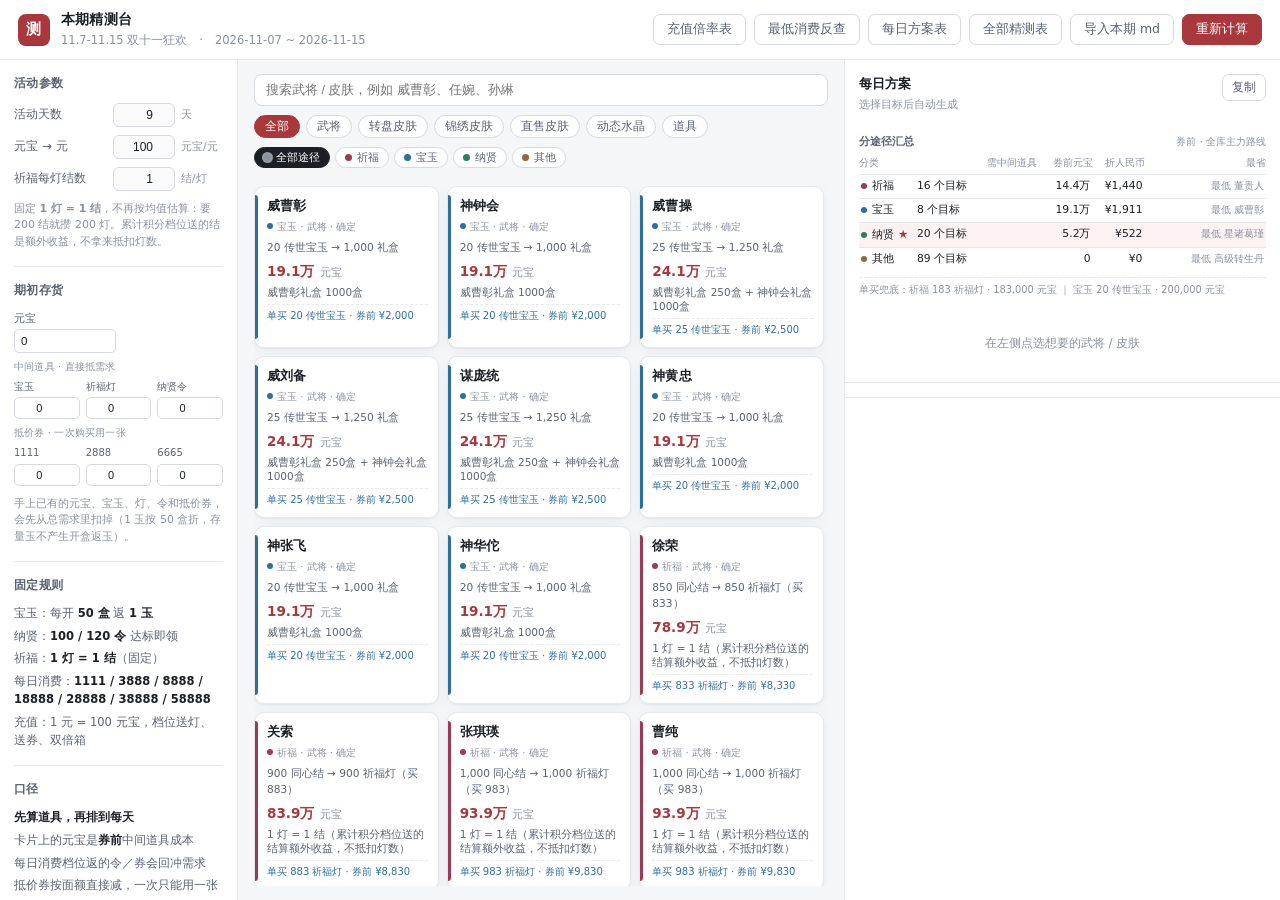
==== index.html @ e4ddc3b6 "feat: 三国杀十周年活动精测台（纯前端 / 零依赖 / file:// 直开） 灵感随机一动的小开发：为了算清楚自己这期活动要花多少钱，临时起意写的。  ⚠️ 没有多次验证，样本集有限。数据来自官" ====
<!DOCTYPE html>
<html lang="zh-CN">
<head>
<meta charset="utf-8">
<meta name="viewport" content="width=device-width, initial-scale=1">
<title>三国杀 · 本期精测台</title>
<link rel="stylesheet" href="style.css">
</head>
<body>
<div class="app">

  <!-- 顶部 -->
  <header class="topbar">
    <div class="brand">
      <div class="logo">测</div>
      <div class="brand-txt">
        <h1>本期精测台</h1>
        <p id="eventMeta">—</p>
      </div>
    </div>
    <div class="top-actions">
      <button class="btn ghost" id="btnRate">充值倍率表</button>
      <button class="btn ghost" id="btnMin">最低消费反查</button>
      <button class="btn ghost" id="btnDay">每日方案表</button>
      <button class="btn ghost" id="btnAll">全部精测表</button>
      <button class="btn ghost" id="btnImport">导入本期 md</button>
      <button class="btn" id="btnRecalc">重新计算</button>
    </div>
  </header>

  <div class="body">

    <!-- 左栏：参数 -->
    <aside class="sidebar">
      <section class="panel">
        <h2>活动参数</h2>
        <div class="field">
          <label>活动天数</label>
          <input type="number" id="pDays" min="1" max="30" value="9">
          <span class="unit">天</span>
        </div>
        <div class="field">
          <label>元宝 → 元</label>
          <input type="number" id="pRatio" min="1" step="1" value="100">
          <span class="unit">元宝/元</span>
        </div>
        <div class="field">
          <label>祈福每灯结数</label>
          <input type="number" id="pKnot" value="1" readonly>
          <span class="unit">结/灯</span>
        </div>
        <p class="hint">固定 <b>1 灯 = 1 结</b>，不再按均值估算：要 200 结就攒 200 灯。累计积分档位送的结是额外收益，不拿来抵扣灯数。</p>
      </section>

      <section class="panel">
        <h2>期初存货</h2>
        <div class="mini">
          <label>元宝<input type="number" id="sYb" value="0" min="0" step="1000"></label>
        </div>
        <div class="mini-cap">中间道具 · 直接抵需求</div>
        <div class="mini g3">
          <label title="传世宝玉（1 玉 = 50 盒）">宝玉<input type="number" id="sJade" value="0" min="0" step="1"></label>
          <label>祈福灯<input type="number" id="sLamp" value="0" min="0" step="1"></label>
          <label>纳贤令<input type="number" id="sNana" value="0" min="0" step="1"></label>
        </div>
        <div class="mini-cap">抵价券 · 一次购买用一张</div>
        <div class="mini g3">
          <label title="抵价券 3000-1111">1111<input type="number" id="sC1" value="0" min="0"></label>
          <label title="抵价券 3000-2888">2888<input type="number" id="sC2" value="0" min="0"></label>
          <label title="抵价券 6666-6665">6665<input type="number" id="sC3" value="0" min="0"></label>
        </div>
        <p class="hint">手上已有的元宝、宝玉、灯、令和抵价券，会先从总需求里扣掉（1 玉按 50 盒折，存量玉不产生开盒返玉）。</p>
      </section>

      <section class="panel">
        <h2>固定规则</h2>
        <ul class="legend">
          <li>宝玉：每开 <b>50 盒</b> 返 <b>1 玉</b></li>
          <li>纳贤：<b>100 / 120 令</b> 达标即领</li>
          <li>祈福：<b>1 灯 = 1 结</b>（固定）</li>
          <li>每日消费：<b>1111 / 3888 / 8888 / 18888 / 28888 / 38888 / 58888</b></li>
          <li>充值：1 元 = 100 元宝，档位送灯、送券、双倍箱</li>
        </ul>
      </section>

      <section class="panel">
        <h2>口径</h2>
        <ul class="legend">
          <li><b>先算道具，再排到每天</b></li>
          <li>卡片上的元宝是<b>券前</b>中间道具成本</li>
          <li>每日消费档位返的令／券会回冲需求</li>
          <li>抵价券按面额直接减，一次只能用一张</li>
          <li>充值 1 元 = 100 元宝，双倍箱按 2 倍算</li>
          <li>概率直出不进方案，只列参考</li>
        </ul>
      </section>

    </aside>

    <!-- 中栏：目标 -->
    <main class="main">
      <div class="toolbar">
        <input type="search" id="search" placeholder="搜索武将 / 皮肤，例如 威曹彰、任婉、孙綝">
        <div class="chips" id="cats"></div>
        <div class="chips ways" id="ways"></div>
      </div>
      <div class="selected-bar" id="selectedBar"></div>
      <div class="grid" id="grid"></div>
    </main>

    <!-- 右栏：每日方案 -->
    <aside class="result">
      <div class="result-head">
        <div>
          <h2>每日方案</h2>
          <p id="planSub">选择目标后自动生成</p>
        </div>
        <button class="btn ghost sm" id="btnCopy">复制</button>
      </div>
      <div class="totals" id="totals"></div>
      <div class="split" id="splitBox"></div>
      <div class="result-body">
        <div class="day-list" id="dayList"></div>
        <div class="output" id="outputBox"></div>
        <div class="audit" id="auditBox"></div>
      </div>
    </aside>

  </div>
</div>

<!-- 每日方案表 -->
<div class="modal" id="dayModal">
  <div class="modal-box wide">
    <div class="modal-head">
      <h2 id="dayTitle">每日消费方案</h2>
      <button class="btn ghost sm" id="closeDay">关闭</button>
    </div>
    <div class="modal-body" id="dayBody"></div>
  </div>
</div>

<!-- 全部精测表 -->
<div class="modal" id="allModal">
  <div class="modal-box">
    <div class="modal-head">
      <h2>本期全部目标精测表</h2>
      <button class="btn ghost sm" id="closeAll">关闭</button>
    </div>
    <div class="modal-body" id="allBody"></div>
  </div>
</div>

<!-- 路线对比 -->
<div class="modal" id="routeModal">
  <div class="modal-box">
    <div class="modal-head">
      <h2 id="routeTitle">路线对比</h2>
      <button class="btn ghost sm" id="closeRoute">关闭</button>
    </div>
    <div class="modal-body" id="routeBody"></div>
  </div>
</div>

<!-- 导入 -->
<div class="modal" id="importModal">
  <div class="modal-box narrow">
    <div class="modal-head">
      <h2>导入本期公告 md</h2>
      <button class="btn ghost sm" id="closeImport">关闭</button>
    </div>
    <div class="modal-body">
      <p class="hint">支持官网公告导出的 md 文件。解析后会在下方列出识别到的系统，确认后覆盖当前数据。</p>
      <input type="file" id="fileInput" accept=".md,.txt,.markdown">
      <textarea id="mdPaste" placeholder="或者把公告内容直接粘贴到这里……"></textarea>
      <div class="row">
        <button class="btn" id="btnParse">解析并预览</button>
        <button class="btn ghost" id="btnApply" disabled>应用到本期</button>
      </div>
      <div id="parseReport" class="parse-report"></div>
    </div>
  </div>
</div>

<!-- 充值倍率表 -->
<div class="modal" id="rateModal">
  <div class="modal-box wide">
    <div class="modal-head">
      <h2>充值倍率表 · 哪个档位最值</h2>
      <button class="btn ghost sm" id="closeRate">关闭</button>
    </div>
    <div class="modal-body" id="rateBody"></div>
  </div>
</div>

<!-- 最低消费反查 -->
<div class="modal" id="minModal">
  <div class="modal-box wide">
    <div class="modal-head">
      <h2>最低消费反查 · 想要它就最少花多少</h2>
      <button class="btn ghost sm" id="closeMin">关闭</button>
    </div>
    <div class="modal-body" id="minBody">
      <div class="min-form">
        <label style="font-size:11.5px;color:var(--ink-2)">想要</label>
        <select id="minItem"></select>
        <input type="number" id="minQty" value="1" min="1" step="1">
        <button class="btn" id="btnMinGo">反查最低消费</button>
        <span class="hintline">枚举「充值组合 × 每日消费档位分布」，只算确定规则（保底 / 累计 / 商店标价），不算概率期望。数量 &gt;1 按重复购买近似，商店限购 1 件的目标请填 1。</span>
      </div>
      <div class="min-res" id="minResults"></div>
    </div>
  </div>
</div>

<script src="js/data.js"></script>
<script src="js/engine.js"></script>
<script src="js/plan.js"></script>
<script src="js/classify.js"></script>
<script src="js/rates.js"></script>
<script src="js/mincost.js"></script>
<script src="js/parser.js"></script>
<script src="js/ui.js"></script>
</body>
</html>
---- style.css ----
:root{
  --bg:#f5f6f8;
  --panel:#ffffff;
  --line:#e6e8ec;
  --line-strong:#d6d9df;
  --ink:#1c1f24;
  --ink-2:#5b6270;
  --ink-3:#8b929e;
  --accent:#a8383c;
  --accent-soft:#fdf2f2;
  --gold:#9a7b3f;
  --green:#2f7d5f;
  --radius:10px;
  --shadow:0 1px 2px rgba(20,24,32,.05), 0 4px 16px rgba(20,24,32,.04);
}
*{box-sizing:border-box}
html,body{height:100%}
body{
  margin:0;background:var(--bg);color:var(--ink);
  font-family:-apple-system,"Segoe UI","Microsoft YaHei UI","Microsoft YaHei",system-ui,sans-serif;
  font-size:13px;line-height:1.55;
  -webkit-font-smoothing:antialiased;
}
h1,h2,h3,p,ul{margin:0}
button{font-family:inherit}

.app{display:flex;flex-direction:column;height:100vh;overflow:hidden}

/* ---------- 顶栏 ---------- */
.topbar{
  height:60px;flex:0 0 60px;display:flex;align-items:center;justify-content:space-between;
  padding:0 18px;background:var(--panel);border-bottom:1px solid var(--line);
}
.brand{display:flex;align-items:center;gap:11px}
.logo{
  width:32px;height:32px;border-radius:8px;background:var(--accent);color:#fff;
  display:grid;place-items:center;font-weight:700;font-size:15px;letter-spacing:1px;
  box-shadow:inset 0 -1px 0 rgba(0,0,0,.15);
}
.brand-txt h1{font-size:14px;font-weight:650;letter-spacing:.2px}
.brand-txt p{font-size:11.5px;color:var(--ink-3);margin-top:1px}
.top-actions{display:flex;gap:8px}

.btn{
  border:1px solid var(--accent);background:var(--accent);color:#fff;
  padding:6px 13px;border-radius:7px;font-size:12.5px;cursor:pointer;
  transition:.15s;white-space:nowrap;
}
.btn:hover{filter:brightness(1.06)}
.btn.ghost{background:transparent;border-color:var(--line-strong);color:var(--ink-2)}
.btn.ghost:hover{background:#f2f3f5;color:var(--ink)}
.btn.sm{padding:4px 9px;font-size:12px}
.btn:disabled{opacity:.45;cursor:not-allowed}

/* ---------- 布局 ---------- */
.body{flex:1;display:grid;grid-template-columns:238px minmax(380px,1fr) 436px;overflow:hidden}

/* ---------- 侧栏 ---------- */
.sidebar{
  border-right:1px solid var(--line);background:var(--panel);overflow:auto;padding:14px;
}
.panel+.panel{margin-top:16px;padding-top:14px;border-top:1px solid var(--line)}
.panel h2{font-size:12px;font-weight:650;color:var(--ink-2);letter-spacing:.4px;margin-bottom:10px}
.field{display:flex;align-items:center;gap:6px;margin-bottom:8px}
.field label{flex:1;font-size:12px;color:var(--ink-2);white-space:nowrap;overflow:hidden;text-overflow:ellipsis}
.field input{
  width:62px;padding:4px 6px;border:1px solid var(--line-strong);border-radius:6px;
  font-size:12px;text-align:right;background:#fbfbfc;color:var(--ink);font-variant-numeric:tabular-nums;
}
.field input:focus{outline:none;border-color:var(--accent);background:#fff}
.field .unit{font-size:10.5px;color:var(--ink-3);width:42px;flex:0 0 42px}
.check{display:flex;gap:7px;align-items:flex-start;font-size:12px;color:var(--ink-2);margin-top:4px;cursor:pointer}
.check input{margin-top:2px}
.hint{font-size:11px;color:var(--ink-3);line-height:1.5;margin-top:10px}
.legend{list-style:none;padding:0;font-size:11.5px;color:var(--ink-2);display:flex;flex-direction:column;gap:5px}
.legend b{color:var(--ink);font-weight:600}

/* ---------- 中栏 ---------- */
.main{display:flex;flex-direction:column;overflow:hidden;padding:14px 16px}
.toolbar{display:flex;flex-direction:column;gap:9px;margin-bottom:10px}
#search{
  width:100%;padding:8px 11px;border:1px solid var(--line-strong);border-radius:8px;
  font-size:12.5px;background:var(--panel);color:var(--ink);
}
#search:focus{outline:none;border-color:var(--accent)}
.chips{display:flex;gap:6px;flex-wrap:wrap}
.chip{
  padding:3px 10px;border-radius:20px;border:1px solid var(--line-strong);background:var(--panel);
  font-size:11.5px;color:var(--ink-2);cursor:pointer;transition:.15s;
}
.chip:hover{border-color:var(--accent);color:var(--accent)}
.chip.on{background:var(--accent);border-color:var(--accent);color:#fff}

.selected-bar{display:flex;flex-wrap:wrap;gap:6px;min-height:0;margin-bottom:8px}
.sel-tag{
  display:inline-flex;align-items:center;gap:6px;background:var(--accent-soft);
  border:1px solid #f0d9d9;color:#8d2f32;padding:3px 8px;border-radius:6px;font-size:11.5px;
}
.sel-tag b{font-weight:600}
.sel-tag span{cursor:pointer;color:#b56a6c;font-weight:700;padding:0 1px}
.sel-tag span:hover{color:var(--accent)}

.grid{
  flex:1;overflow:auto;display:grid;gap:8px;
  grid-template-columns:repeat(auto-fill,minmax(178px,1fr));
  align-content:start;padding-right:4px;padding-bottom:16px;
}
.card{
  background:var(--panel);border:1px solid var(--line);border-radius:var(--radius);
  padding:9px 10px;cursor:pointer;transition:.15s;position:relative;
  box-shadow:var(--shadow);
}
.card:hover{border-color:#cfd3da;transform:translateY(-1px)}
.card.on{border-color:var(--accent);box-shadow:0 0 0 2px var(--accent-soft),var(--shadow)}
.card .nm{font-size:12.8px;font-weight:600;letter-spacing:.1px;margin-bottom:3px;white-space:nowrap;overflow:hidden;text-overflow:ellipsis}
.card .cat{font-size:10px;color:var(--ink-3);margin-bottom:6px}
.card .price{font-size:13.5px;font-weight:650;color:var(--accent);font-variant-numeric:tabular-nums}
.card .price small{font-size:10.5px;font-weight:400;color:var(--ink-3);margin-left:2px}
.card .way{font-size:10.5px;color:var(--ink-2);margin-top:3px;line-height:1.35;
  display:-webkit-box;-webkit-line-clamp:2;-webkit-box-orient:vertical;overflow:hidden}
.card .flag{position:absolute;bottom:7px;right:9px;font-size:9.5px;color:var(--gold);border:1px solid #e6dcc4;
  background:#fdfaf1;border-radius:4px;padding:0 4px}
.card .cmp{
  position:absolute;top:6px;right:6px;opacity:0;transition:.15s;
  border:1px solid var(--line-strong);background:#fff;color:var(--ink-2);
  font-size:10px;padding:1px 5px;border-radius:5px;cursor:pointer;
}
.card:hover .cmp{opacity:1}
.card .cmp:hover{border-color:var(--accent);color:var(--accent)}
.card.pinned{border-color:var(--gold)}
.card.pinned::after{content:"手动";position:absolute;bottom:7px;left:9px;font-size:9px;color:var(--gold)}
.modal-body td .use{
  border:1px solid var(--line-strong);background:#fff;border-radius:5px;font-size:11px;
  padding:2px 7px;cursor:pointer;color:var(--ink-2);
}
.modal-body td .use:hover{border-color:var(--accent);color:var(--accent)}
.modal-body tr.chosen td{background:var(--accent-soft)}
.modal-body tr.chosen td:first-child::before{content:"● ";color:var(--accent)}
.empty{grid-column:1/-1;color:var(--ink-3);text-align:center;padding:40px 0;font-size:12px}

/* ---------- 右栏 ---------- */
.result{
  border-left:1px solid var(--line);background:var(--panel);display:flex;flex-direction:column;
  overflow:hidden;
}
.result-head{display:flex;justify-content:space-between;align-items:flex-start;padding:14px 14px 8px}
.result-head h2{font-size:13px;font-weight:650}
.result-head p{font-size:11px;color:var(--ink-3);margin-top:2px}
.totals{display:grid;grid-template-columns:1fr 1fr;gap:8px;padding:0 14px 12px}
.tot{
  background:#fafbfc;border:1px solid var(--line);border-radius:8px;padding:8px 10px;
}
.tot .k{font-size:10.5px;color:var(--ink-3)}
.tot .v{font-size:17px;font-weight:680;letter-spacing:-.2px;font-variant-numeric:tabular-nums;margin-top:2px}
.tot .v small{font-size:10.5px;font-weight:400;color:var(--ink-3)}
.tot.hl{background:var(--accent-soft);border-color:#f2dcdc}
.tot.hl .v{color:var(--accent)}

.result-body{flex:1;overflow:auto;padding-bottom:6px}
.plan-list{padding:0 14px}
.pline{border:1px solid var(--line);border-radius:9px;padding:9px 10px;margin-bottom:8px;background:#fff}
.pline .ph{display:flex;justify-content:space-between;gap:8px;align-items:baseline}
.pline .pn{font-size:12.3px;font-weight:600}
.pline .pc{font-size:12.3px;font-weight:650;color:var(--accent);font-variant-numeric:tabular-nums;white-space:nowrap}
.pline .pi{font-size:10.8px;color:var(--ink-2);margin-top:3px}
.pline .picks{font-size:10.8px;color:var(--ink-3);margin-top:5px;line-height:1.5;border-top:1px dashed var(--line);padding-top:5px}
.pline .picks b{color:var(--ink-2);font-weight:600}

.charge{padding:0 14px 14px;margin-top:6px;border-top:1px solid var(--line)}
.charge h3{font-size:11.5px;color:var(--ink-2);font-weight:650;margin:10px 0 7px}
.charge-row{display:flex;justify-content:space-between;gap:10px;font-size:11.5px;color:var(--ink-2);padding:3px 0}
.charge-row span{flex:1 1 auto;min-width:0}
.charge-row b{flex:0 0 auto;white-space:nowrap;color:var(--ink);font-weight:600;font-variant-numeric:tabular-nums}

/* ---------- 弹窗 ---------- */
.modal{position:fixed;inset:0;background:rgba(24,27,33,.34);display:none;place-items:center;z-index:50;padding:24px}
.modal.on{display:grid}
.modal-box{
  background:var(--panel);border-radius:12px;width:min(980px,96vw);max-height:88vh;
  display:flex;flex-direction:column;box-shadow:0 24px 60px rgba(0,0,0,.18);overflow:hidden;
}
.modal-box.narrow{width:min(620px,96vw)}
.modal-head{display:flex;justify-content:space-between;align-items:center;padding:14px 16px;border-bottom:1px solid var(--line)}
.modal-head h2{font-size:13.5px;font-weight:650}
.modal-body{padding:14px 16px;overflow:auto}
.modal-body table{width:100%;border-collapse:collapse;font-size:11.8px}
.modal-body th,.modal-body td{padding:6px 8px;border-bottom:1px solid var(--line);text-align:left}
.modal-body th{font-size:11px;color:var(--ink-3);font-weight:600;position:sticky;top:0;background:var(--panel)}
.modal-body td.num{text-align:right;font-variant-numeric:tabular-nums}
.modal-body tr:hover td{background:#fafbfc}
.modal-body .cheap{color:var(--green);font-weight:600}

#mdPaste{width:100%;height:120px;margin-top:10px;border:1px solid var(--line-strong);border-radius:8px;
  padding:8px;font-family:ui-monospace,Consolas,monospace;font-size:11px;resize:vertical}
.row{display:flex;gap:8px;margin-top:10px}
.parse-report{margin-top:12px;font-size:11.5px;color:var(--ink-2);line-height:1.6}
.parse-report .ok{color:var(--green)}
.parse-report .bad{color:var(--accent)}

::-webkit-scrollbar{width:9px;height:9px}
::-webkit-scrollbar-thumb{background:#d8dbe1;border-radius:6px;border:2px solid transparent;background-clip:padding-box}
::-webkit-scrollbar-thumb:hover{background:#c3c7cf;background-clip:padding-box}
::-webkit-scrollbar-track{background:transparent}

/* ---- 中间道具链 ---- */
.card .cur{font-size:10.6px;color:var(--ink-2);margin-bottom:5px;line-height:1.5;
  font-variant-numeric:tabular-nums;word-break:break-word}
.chainrow{margin-top:4px;font-size:10.6px;color:var(--ink-2);line-height:1.7;
  display:flex;flex-wrap:wrap;align-items:center;gap:2px;font-variant-numeric:tabular-nums}
.chainrow .seg{background:#f4f5f7;border:1px solid var(--line);border-radius:4px;padding:0 4px;white-space:nowrap}
.chainrow .seg b{color:var(--ink);font-weight:650}
.chainrow .end{background:var(--accent-soft);border:1px solid #dfe4fb;color:var(--accent);
  border-radius:4px;padding:0 4px;white-space:nowrap;font-weight:600}
.chainrow .end b{color:var(--accent);font-weight:700}
.chainrow .ar{color:var(--ink-3);font-size:9px;margin:0 1px}
.tag-ok{font-size:9.5px;color:#2f7a4f;background:#eef7f1;border:1px solid #d6eadf;border-radius:3px;padding:0 4px}
.tag-avg{font-size:9.5px;color:#8a6a1f;background:#fbf6e8;border:1px solid #ece0c2;border-radius:3px;padding:0 4px}
.tag-bad{font-size:9.5px;color:#9a4a3f;background:#fdf0ee;border:1px solid #f0d8d3;border-radius:3px;padding:0 4px}
.modal-body tr.dim td{color:var(--ink-3)}
.modal-body td .sub{font-size:10px;color:var(--ink-3);margin-top:1px;font-weight:400}

/* ================= 期初存货 ================= */
.mini{display:grid;grid-template-columns:1fr 1fr;gap:6px}
.mini label{display:flex;flex-direction:column;gap:3px;font-size:10.5px;color:var(--ink-2)}
.mini input{width:100%;padding:5px 6px;font-size:11.5px;border:1px solid var(--line-strong);
  border-radius:5px;background:#fff;color:var(--ink);font-variant-numeric:tabular-nums}

/* ================= 每日方案 ================= */
.day{border:1px solid var(--line);border-radius:8px;padding:8px 10px;margin:0 14px 8px;background:#fff}
.day .dh{display:flex;align-items:baseline;gap:8px;font-size:11.5px;color:var(--ink-2)}
.day .dt{font-weight:700;color:var(--ink);font-size:12.2px;white-space:nowrap}
.day .dchg b{color:var(--accent);font-weight:700;font-variant-numeric:tabular-nums}
.day .dsp{margin-left:auto;color:var(--ink-2);white-space:nowrap}
.day .dsp b{color:var(--ink);font-variant-numeric:tabular-nums}
.day .dp{margin-top:5px;font-size:11.5px;color:var(--ink);line-height:1.65;word-break:break-word}
.day .ddisc{margin-top:3px;font-size:10.5px;color:var(--green)}
.day .drw{margin-top:3px;font-size:10.5px;color:var(--ink-3);line-height:1.6}

.audit{padding:4px 14px 18px;margin-top:6px;border-top:1px solid var(--line)}
.audit h3{font-size:11.5px;color:var(--ink-2);font-weight:600;margin:8px 0 6px}
.mini-table{width:100%;border-collapse:collapse;font-size:11.2px}
.mini-table th,.mini-table td{padding:4px 5px;border-bottom:1px solid var(--line);text-align:left}
.mini-table th{color:var(--ink-3);font-weight:500;font-size:10.5px}
.mini-table td.num,.mini-table th.num{text-align:right;font-variant-numeric:tabular-nums}
.mini-table td.ok{color:var(--green);font-weight:600}
.mini-table td.bad{color:var(--accent);font-weight:600}

/* ================= 大表 ================= */
.modal-box.wide{width:min(1120px,96vw)}
.plan-table{width:100%;border-collapse:collapse;font-size:11.8px;margin-bottom:14px}
.plan-table th,.plan-table td{padding:7px 8px;border-bottom:1px solid var(--line);text-align:left;vertical-align:top}
.plan-table th{color:var(--ink-3);font-weight:500;font-size:11px;white-space:nowrap;background:#fafbfc}
.plan-table td.num{text-align:right;font-variant-numeric:tabular-nums;white-space:nowrap}
.plan-table td:first-child{white-space:nowrap;font-variant-numeric:tabular-nums}
.plan-table td.ok{color:var(--green);font-weight:600}
.plan-table td.bad{color:var(--accent);font-weight:600}
.audit-block{margin-top:6px}
.sumline{margin-top:10px;padding:8px 10px;background:var(--accent-soft);border:1px solid #f0dcdc;
  border-radius:6px;font-size:11.5px;color:var(--ink-2);line-height:1.7}
.sumline b{color:var(--accent);font-variant-numeric:tabular-nums}

/* ============================================================
   v4：分途径 · 过程产出 · 倍率表 · 最低消费反查
   ============================================================ */

/* ---- 四类色标 ---- */
.chips.ways{gap:5px}
.chip.w{display:inline-flex;align-items:center;gap:5px;padding:2px 9px;font-size:11px}
.chip.w .dot{width:7px;height:7px;border-radius:50%;display:inline-block;flex:0 0 7px}
.chip.w.on{background:var(--ink);border-color:var(--ink);color:#fff}
.chip.w.on .dot{box-shadow:0 0 0 2px rgba(255,255,255,.55)}

.card .mark{position:absolute;left:0;top:8px;bottom:8px;width:3px;border-radius:0 3px 3px 0}
.card{padding-left:12px}
.card .cat .wdot{width:6px;height:6px;border-radius:50%;display:inline-block;margin-right:4px;vertical-align:1px}
.card .alts{
  margin-top:5px;padding-top:4px;border-top:1px dashed var(--line);
  font-size:10px;color:var(--ink-3);line-height:1.45;
  display:-webkit-box;-webkit-line-clamp:2;-webkit-box-orient:vertical;overflow:hidden;
}
.card .alts b{color:var(--ink-2);font-weight:600}

/* ---- 右栏：分途径汇总 ---- */
.split{padding:0 14px 10px}
.split h3{font-size:11px;color:var(--ink-2);font-weight:650;margin-bottom:5px;display:flex;justify-content:space-between;align-items:baseline}
.split h3 span{font-weight:400;color:var(--ink-3);font-size:10px}
.split table{width:100%;border-collapse:collapse;font-size:10.8px;table-layout:fixed}
.split th{font-size:10px;color:var(--ink-3);font-weight:500;text-align:right;padding:0 0 3px}
.split th:first-child{text-align:left}
.split td{padding:3px 2px;border-top:1px solid var(--line);text-align:right;font-variant-numeric:tabular-nums;white-space:nowrap;overflow:hidden;text-overflow:ellipsis}
.split td:first-child{text-align:left;white-space:nowrap}
.split td:nth-child(2){text-align:left}
.split th:nth-child(1),.split td:nth-child(1){width:56px}
.split th:nth-child(3),.split td:nth-child(3){width:56px}
.split th:nth-child(4),.split td:nth-child(4){width:52px}
.split th.nt,.split td.nt{text-align:right;color:var(--ink-3);font-size:9.6px}
.split tr.dim td{color:var(--ink-3)}
.split .cn{display:inline-flex;align-items:center;gap:5px}
.split .cn i{width:6px;height:6px;border-radius:50%;display:inline-block}
.split .star{color:var(--accent);font-weight:700;margin-left:4px;font-size:11.5px}
.split tr.on td{background:var(--accent-soft)}

/* ---- 过程产出 ---- */
.output{padding:2px 14px 6px;border-top:1px solid var(--line);margin-top:4px}
.output h3{font-size:11.5px;color:var(--ink-2);font-weight:650;margin:9px 0 6px;display:flex;justify-content:space-between;align-items:baseline}
.output h3 em{font-style:normal;font-weight:400;font-size:10px;color:var(--ink-3)}
.output h4{font-size:10.5px;color:var(--ink-3);font-weight:600;margin:8px 0 4px;letter-spacing:.3px}
.cpn-line{display:flex;gap:6px;margin-bottom:6px}
.cpn-line div{flex:1;background:#fafbfc;border:1px solid var(--line);border-radius:6px;padding:5px 6px}
.cpn-line .k{font-size:9.5px;color:var(--ink-3)}
.cpn-line .v{font-size:13px;font-weight:680;font-variant-numeric:tabular-nums}
.cpn-line .v.warn{color:var(--accent)}
.out-table{width:100%;border-collapse:collapse;font-size:10.6px}
.out-table th{font-size:9.8px;color:var(--ink-3);font-weight:500;text-align:right;padding:0 0 3px}
.out-table th:first-child,.out-table td:first-child{text-align:left}
.out-table td{padding:3px 2px;border-top:1px solid var(--line);text-align:right;font-variant-numeric:tabular-nums}
.out-table tr.dim td{color:var(--ink-3)}
.out-table.cpn{table-layout:fixed}
.out-table.cpn td:nth-child(1),.out-table.cpn th:nth-child(1){width:38%}
.out-table.cpn td:nth-child(2),.out-table.cpn th:nth-child(2),
.out-table.cpn td:nth-child(3),.out-table.cpn th:nth-child(3),
.out-table.cpn td:nth-child(4),.out-table.cpn th:nth-child(4){width:20%}
.out-table.cpn td.cpn-name{white-space:nowrap;text-align:left}
.out-table.cond td:first-child{white-space:normal;line-height:1.4}
.out-table.cond td:last-child{width:74px}
.out-table .st{font-size:9.4px;padding:1px 4px;border-radius:3px;white-space:nowrap}
.st.in{color:#2f7a4f;background:#eef7f1;border:1px solid #d6eadf}
.st.only{color:#8a6a1f;background:#fbf6e8;border:1px solid #ece0c2}
.st.off{color:#8b929e;background:#f5f6f8;border:1px solid var(--line)}
.out-note{font-size:10.4px;color:var(--ink-3);line-height:1.55;margin-top:6px}
.out-note b{color:var(--accent);font-variant-numeric:tabular-nums}
.free-chips{display:flex;flex-wrap:wrap;gap:4px;margin-top:2px}
.free-chips span{font-size:9.8px;border:1px solid var(--line);border-radius:4px;padding:1px 5px;color:var(--ink-2);background:#fafbfc}
.free-chips span.off{color:var(--ink-3);text-decoration:line-through;background:#fff}

/* ---- 充值倍率表 ---- */
.rate-foot{font-size:10.6px;color:var(--ink-3);line-height:1.7;margin-top:12px;padding:9px 11px;background:#fafbfc;border:1px solid var(--line);border-radius:8px}
.rate-foot b{color:var(--ink-2)}
.rate-sec{margin-top:16px}
.rate-sec h3{font-size:12px;font-weight:650;margin-bottom:7px;display:flex;align-items:baseline;gap:8px}
.rate-sec h3 em{font-style:normal;font-size:10.5px;color:var(--ink-3);font-weight:400}
.modal-body td .bar{display:inline-block;height:6px;border-radius:3px;background:var(--accent);opacity:.72;vertical-align:1px}
.modal-body .tagline{font-size:9.6px;padding:1px 5px;border-radius:3px;background:var(--accent-soft);color:var(--accent);border:1px solid #f0dcdc;white-space:nowrap}
.modal-body .tagline.gold{background:#fdfaf1;color:#8a6a1f;border-color:#ece0c2}
.modal-body .tagline.gray{background:#f5f6f8;color:var(--ink-3);border-color:var(--line)}
.combo-row{display:flex;gap:10px;align-items:baseline;font-size:11.5px;padding:6px 8px;border:1px solid var(--line);border-radius:7px;margin-bottom:6px;background:#fff}
.combo-row .rtag{font-size:9.6px;padding:1px 6px;border-radius:4px;background:var(--ink);color:#fff;flex:0 0 auto}
.combo-row .rtag.g{background:var(--green)}
.combo-row .rtag.a{background:var(--accent)}
.combo-row b{font-variant-numeric:tabular-nums}
.combo-row .sub{color:var(--ink-3);font-size:10.4px}

/* ---- 最低消费反查 ---- */
.min-form{display:flex;gap:8px;align-items:center;flex-wrap:wrap;padding-bottom:12px;border-bottom:1px solid var(--line)}
.min-form select,.min-form input{
  padding:6px 8px;border:1px solid var(--line-strong);border-radius:7px;font-size:12px;
  background:#fff;color:var(--ink);font-family:inherit;
}
.min-form select{min-width:240px}
.min-form input{width:72px;text-align:right;font-variant-numeric:tabular-nums}
.min-form .hintline{font-size:10.5px;color:var(--ink-3);flex-basis:100%;margin-top:2px}
.min-res{margin-top:12px}
.min-card{border:1px solid var(--line);border-radius:9px;padding:9px 11px;margin-bottom:9px;background:#fff}
.min-card.best{border-color:var(--accent);box-shadow:0 0 0 2px var(--accent-soft)}
.min-card .hd{display:flex;align-items:baseline;gap:9px;margin-bottom:5px}
.min-card .hd .mtag{font-size:9.8px;padding:1px 6px;border-radius:4px;background:var(--accent);color:#fff}
.min-card .hd .mtag.g{background:var(--green)}
.min-card .hd .mtag.k{background:var(--ink-2)}
.min-card .hd .money{font-size:16px;font-weight:700;color:var(--accent);font-variant-numeric:tabular-nums;margin-left:auto}
.min-card .hd .money small{font-size:10px;font-weight:400;color:var(--ink-3);margin-left:4px}
.min-card .kv{display:grid;grid-template-columns:66px 1fr;gap:2px 8px;font-size:11px;color:var(--ink-2);line-height:1.55}
.min-card .kv i{font-style:normal;color:var(--ink-3)}
.min-card .kv b{font-weight:600;color:var(--ink);font-variant-numeric:tabular-nums}
.min-card .why{font-size:10px;color:var(--ink-3);margin-top:5px;padding-top:5px;border-top:1px dashed var(--line)}
.min-meta{font-size:10.6px;color:var(--ink-3);line-height:1.7;margin-top:8px}
.warnbar{font-size:11px;color:#8a6a1f;background:#fbf6e8;border:1px solid #ece0c2;border-radius:7px;padding:6px 9px;margin-top:8px}

/* ---- 组合倍率器 ---- */
.modal-body th.ckcell,.modal-body td.ckcell{width:26px;padding:6px 2px;text-align:center}
.modal-body td.ckcell input{width:13px;height:13px;accent-color:var(--accent);cursor:pointer;margin:0}
.modal-body tr.picked td{background:var(--accent-soft)}
.combo-line{display:flex;align-items:center;gap:5px;flex-wrap:wrap;margin-bottom:8px}
.combopick{
  display:inline-flex;align-items:baseline;gap:2px;font-size:11.5px;font-weight:600;
  background:#fafbfc;border:1px solid var(--line-strong);border-radius:6px;padding:3px 7px;
}
.combopick i{font-style:normal;color:var(--ink-3);font-weight:400}
.combopick em{font-style:normal;font-size:9.8px;color:var(--green);margin-left:3px}
.combo-line .plus{color:var(--ink-3);font-size:11px}
.combo-sum{
  display:grid;grid-template-columns:repeat(6,1fr);gap:1px;background:var(--line);
  border:1px solid var(--line);border-radius:8px;overflow:hidden;
}
.combo-sum div{background:#fff;padding:6px 8px}
.combo-sum .k{display:block;font-size:9.8px;color:var(--ink-3)}
.combo-sum b{font-size:13px;font-weight:680;font-variant-numeric:tabular-nums;letter-spacing:-.2px}
.combo-sum .big{background:var(--accent-soft)}
.combo-sum .big b{color:var(--accent);font-size:15px}
.quickline{display:flex;align-items:center;gap:6px;flex-wrap:wrap;margin-top:6px}
.quickline>span{font-size:10px;color:var(--ink-3);flex:0 0 52px}
.qcombo{
  display:inline-flex;align-items:baseline;gap:6px;font-family:inherit;font-size:11px;
  border:1px solid var(--line-strong);background:#fff;border-radius:6px;padding:3px 8px;
  cursor:pointer;color:var(--ink-2);
}
.qcombo:hover{border-color:var(--accent);color:var(--accent)}
.qcombo b{color:var(--green);font-variant-numeric:tabular-nums}
.qcombo:hover b{color:var(--accent)}
.split-foot{
  margin-top:6px;padding-top:5px;border-top:1px dashed var(--line);
  font-size:9.8px;color:var(--ink-3);line-height:1.5;
}
.card .alts .sgl{color:#2f6f9e}
.qcombo i,.combopick s{
  font-style:normal;text-decoration:none;font-size:9px;color:var(--ink-3);
  margin-left:2px;font-weight:400;
}

/* ---- 期初存货：分组（道具 / 券） ---- */
.mini.g3{grid-template-columns:1fr 1fr 1fr}
.mini.g3 label{font-size:10px}
.mini.g3 input{padding:4px 4px;font-size:11px;text-align:center}
.mini-cap{font-size:9.6px;color:var(--ink-3);margin:7px 0 4px;letter-spacing:.2px}
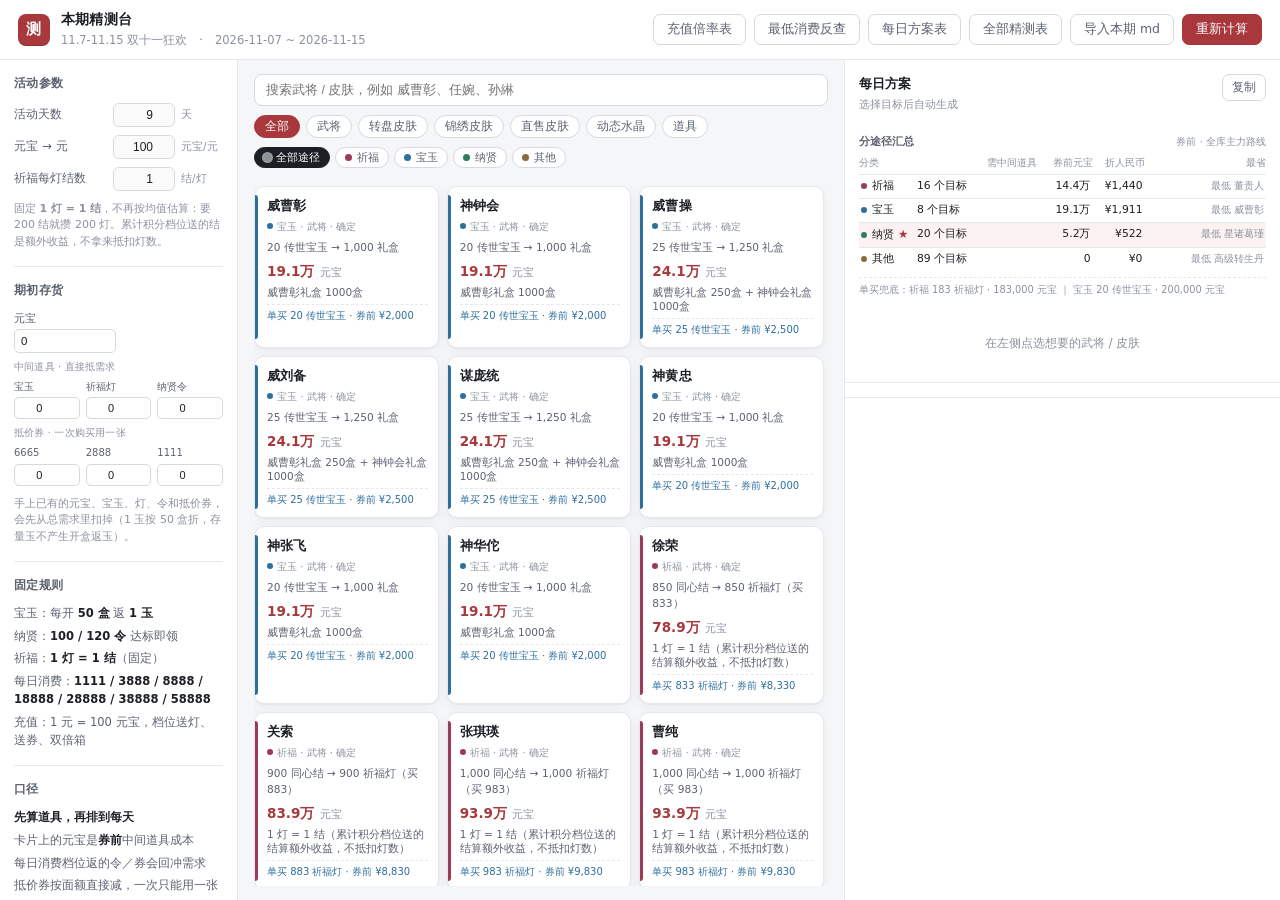
==== commit eb766609: "feat: 中间产物闭环 —— 充值返利回冲需求、双倍箱不再叠加 三块改动合起来是一次口径重建，CHANGELOG 0.6.0 / 0.7.0 / 0.8.0 分别记录。  解析与样本（0.6.0） " ====
--- a/index.html
+++ b/index.html
@@ -64,7 +64,7 @@
           <label>纳贤令<input type="number" id="sNana" value="0" min="0" step="1"></label>
         </div>
         <div class="mini-cap">抵价券 · 一次购买用一张</div>
-        <div class="mini g3">
+        <div class="mini g3" id="couponStock">
           <label title="抵价券 3000-1111">1111<input type="number" id="sC1" value="0" min="0"></label>
           <label title="抵价券 3000-2888">2888<input type="number" id="sC2" value="0" min="0"></label>
           <label title="抵价券 6666-6665">6665<input type="number" id="sC3" value="0" min="0"></label>
@@ -184,9 +184,9 @@
 
 <!-- 充值倍率表 -->
 <div class="modal" id="rateModal">
-  <div class="modal-box wide">
-    <div class="modal-head">
-      <h2>充值倍率表 · 哪个档位最值</h2>
+  <div class="modal-box xwide">
+    <div class="modal-head">
+      <h2>充值分析 · 充多少、能拆出什么、能拿谁</h2>
       <button class="btn ghost sm" id="closeRate">关闭</button>
     </div>
     <div class="modal-body" id="rateBody"></div>
@@ -213,6 +213,7 @@
   </div>
 </div>
 
+<script src="js/currency.js"></script>
 <script src="js/data.js"></script>
 <script src="js/engine.js"></script>
 <script src="js/plan.js"></script>
--- a/style.css
+++ b/style.css
@@ -155,6 +155,10 @@
 .tot .v small{font-size:10.5px;font-weight:400;color:var(--ink-3)}
 .tot.hl{background:var(--accent-soft);border-color:#f2dcdc}
 .tot.hl .v{color:var(--accent)}
+/* 无渠道目标提示：横跨两列，避免挤进 grid 的单个格子里 */
+.totals .noroute{grid-column:1/-1;background:#fdf7e6;border:1px solid #efe1b9;border-radius:8px;
+  padding:7px 10px;font-size:10.8px;color:#8a6d1f;line-height:1.55}
+.totals .noroute span{display:block;color:var(--ink-3);margin-top:2px;font-size:10.2px}
 
 .result-body{flex:1;overflow:auto;padding-bottom:6px}
 .plan-list{padding:0 14px}
@@ -187,6 +191,8 @@
 .modal-body th,.modal-body td{padding:6px 8px;border-bottom:1px solid var(--line);text-align:left}
 .modal-body th{font-size:11px;color:var(--ink-3);font-weight:600;position:sticky;top:0;background:var(--panel)}
 .modal-body td.num{text-align:right;font-variant-numeric:tabular-nums}
+/* 表头也要跟数据列同向对齐，否则「元宝 / ≈元」表头左、数字右，看着就是错位 */
+.modal-body th.num,.plan-table th.num{text-align:right;font-variant-numeric:tabular-nums}
 .modal-body tr:hover td{background:#fafbfc}
 .modal-body .cheap{color:var(--green);font-weight:600}
 
@@ -227,10 +233,16 @@
 
 /* ================= 每日方案 ================= */
 .day{border:1px solid var(--line);border-radius:8px;padding:8px 10px;margin:0 14px 8px;background:#fff}
-.day .dh{display:flex;align-items:baseline;gap:8px;font-size:11.5px;color:var(--ink-2)}
+/* 四列定宽：日期 / 充值 / 「消费」标签 / 金额，保证每一天的字段竖直对齐 */
+.day .dh{display:grid;grid-template-columns:62px minmax(0,1fr) auto 78px;align-items:baseline;column-gap:8px;
+  font-size:11.5px;color:var(--ink-2)}
 .day .dt{font-weight:700;color:var(--ink);font-size:12.2px;white-space:nowrap}
-.day .dchg b{color:var(--accent);font-weight:700;font-variant-numeric:tabular-nums}
-.day .dsp{margin-left:auto;color:var(--ink-2);white-space:nowrap}
+.day .dchg{min-width:0;line-height:1.5}
+.day .dchg b{color:var(--accent);font-weight:700;font-variant-numeric:tabular-nums;white-space:nowrap}
+/* 标签与金额拆成两个 grid item，避免「消费」二字跟着数字左右浮动 */
+.day .dsp{display:contents}
+.day .dsp-k{color:var(--ink-3);white-space:nowrap;text-align:right}
+.day .dsp b{color:var(--ink);white-space:nowrap;text-align:right;font-variant-numeric:tabular-nums}
 .day .dsp b{color:var(--ink);font-variant-numeric:tabular-nums}
 .day .dp{margin-top:5px;font-size:11.5px;color:var(--ink);line-height:1.65;word-break:break-word}
 .day .ddisc{margin-top:3px;font-size:10.5px;color:var(--green)}
@@ -254,6 +266,15 @@
 .plan-table td:first-child{white-space:nowrap;font-variant-numeric:tabular-nums}
 .plan-table td.ok{color:var(--green);font-weight:600}
 .plan-table td.bad{color:var(--accent);font-weight:600}
+/* 每日方案表：列宽钉死，避免「充值档位」这种长串把后面几列挤得每天不一样宽 */
+.day-plan{table-layout:fixed}
+.day-plan th:nth-child(1),.day-plan td:nth-child(1){width:70px}
+.day-plan th:nth-child(2),.day-plan td:nth-child(2){width:29%}
+.day-plan th:nth-child(3),.day-plan td:nth-child(3){width:86px}
+.day-plan th:nth-child(4),.day-plan td:nth-child(4){width:86px}
+.day-plan td{word-break:break-word}
+.day-plan td.chg{color:var(--ink-2);line-height:1.5}
+.day-plan tbody tr:hover td{background:#fafbfc}
 .audit-block{margin-top:6px}
 .sumline{margin-top:10px;padding:8px 10px;background:var(--accent-soft);border:1px solid #f0dcdc;
   border-radius:6px;font-size:11.5px;color:var(--ink-2);line-height:1.7}
@@ -339,7 +360,7 @@
 .rate-sec{margin-top:16px}
 .rate-sec h3{font-size:12px;font-weight:650;margin-bottom:7px;display:flex;align-items:baseline;gap:8px}
 .rate-sec h3 em{font-style:normal;font-size:10.5px;color:var(--ink-3);font-weight:400}
-.modal-body td .bar{display:inline-block;height:6px;border-radius:3px;background:var(--accent);opacity:.72;vertical-align:1px}
+.modal-body td .bar{display:inline-block;height:6px;border-radius:3px;background:var(--accent);opacity:.72;vertical-align:1px;margin-right:5px}
 .modal-body .tagline{font-size:9.6px;padding:1px 5px;border-radius:3px;background:var(--accent-soft);color:var(--accent);border:1px solid #f0dcdc;white-space:nowrap}
 .modal-body .tagline.gold{background:#fdfaf1;color:#8a6a1f;border-color:#ece0c2}
 .modal-body .tagline.gray{background:#f5f6f8;color:var(--ink-3);border-color:var(--line)}
@@ -374,50 +395,121 @@
 .min-card .why{font-size:10px;color:var(--ink-3);margin-top:5px;padding-top:5px;border-top:1px dashed var(--line)}
 .min-meta{font-size:10.6px;color:var(--ink-3);line-height:1.7;margin-top:8px}
 .warnbar{font-size:11px;color:#8a6a1f;background:#fbf6e8;border:1px solid #ece0c2;border-radius:7px;padding:6px 9px;margin-top:8px}
+
+/* ---- 组合倍率器 ---- */
+.modal-body th.ckcell,.modal-body td.ckcell{width:26px;padding:6px 2px;text-align:center}
+.modal-body td.ckcell input{width:13px;height:13px;accent-color:var(--accent);cursor:pointer;margin:0}
+.modal-body tr.picked td{background:var(--accent-soft)}
+.combo-line{display:flex;align-items:center;gap:5px;flex-wrap:wrap;margin-bottom:8px}
+.combopick{
+  display:inline-flex;align-items:baseline;gap:2px;font-size:11.5px;font-weight:600;
+  background:#fafbfc;border:1px solid var(--line-strong);border-radius:6px;padding:3px 7px;
+}
+.combopick i{font-style:normal;color:var(--ink-3);font-weight:400}
+.combopick em{font-style:normal;font-size:9.8px;color:var(--green);margin-left:3px}
+.combo-line .plus{color:var(--ink-3);font-size:11px}
+.combo-sum{
+  display:grid;grid-template-columns:repeat(6,1fr);gap:1px;background:var(--line);
+  border:1px solid var(--line);border-radius:8px;overflow:hidden;
+}
+.combo-sum div{background:#fff;padding:6px 8px}
+.combo-sum .k{display:block;font-size:9.8px;color:var(--ink-3)}
+.combo-sum b{font-size:13px;font-weight:680;font-variant-numeric:tabular-nums;letter-spacing:-.2px}
+.combo-sum .big{background:var(--accent-soft)}
+.combo-sum .big b{color:var(--accent);font-size:15px}
+.quickline{display:flex;align-items:center;gap:6px;flex-wrap:wrap;margin-top:6px}
+.quickline>span{font-size:10px;color:var(--ink-3);flex:0 0 52px}
+.qcombo{
+  display:inline-flex;align-items:baseline;gap:6px;font-family:inherit;font-size:11px;
+  border:1px solid var(--line-strong);background:#fff;border-radius:6px;padding:3px 8px;
+  cursor:pointer;color:var(--ink-2);
+}
+.qcombo:hover{border-color:var(--accent);color:var(--accent)}
+.qcombo b{color:var(--green);font-variant-numeric:tabular-nums}
+.qcombo:hover b{color:var(--accent)}
+.split-foot{
+  margin-top:6px;padding-top:5px;border-top:1px dashed var(--line);
+  font-size:9.8px;color:var(--ink-3);line-height:1.5;
+}
+.card .alts .sgl{color:#2f6f9e}
+.qcombo i,.combopick s{
+  font-style:normal;text-decoration:none;font-size:9px;color:var(--ink-3);
+  margin-left:2px;font-weight:400;
+}
+
+/* ---- 期初存货：分组（道具 / 券） ---- */
+.mini.g3{grid-template-columns:1fr 1fr 1fr}
+.mini.g3 label{font-size:10px}
+.mini.g3 input{padding:4px 4px;font-size:11px;text-align:center}
+.mini-cap{font-size:9.6px;color:var(--ink-3);margin:7px 0 4px;letter-spacing:.2px}
+
+/* ---------- 充值分析表（先定充值，再挑武将） ---------- */
+.rate-kpis{display:flex;gap:8px;margin-bottom:12px;flex-wrap:wrap}
+.rate-kpis .kpi{background:#fafbfc;border:1px solid var(--line);border-radius:8px;padding:7px 11px;min-width:104px}
+.rate-kpis .kpi span{display:block;font-size:9.8px;color:var(--ink-3);margin-bottom:2px}
+.rate-kpis .kpi b{font-size:13.5px;font-weight:680;font-variant-numeric:tabular-nums;letter-spacing:-.2px}
+.rate-kpis .kpi.hint{flex:1;min-width:180px;color:var(--ink-3);font-size:10.6px;line-height:1.5;
+  display:flex;align-items:center;border-style:dashed;background:#fff}
+
+.modal-body table.ana-table{font-size:11.4px;min-width:1060px}
+.ana-table th{padding:6px 6px;white-space:nowrap}
+.ana-table td{padding:5px 6px;white-space:nowrap}
+.ana-table td.planname{font-weight:650}
+.ana-table td.zero{color:#c9ced6}
+.ana-table td.ratio{color:var(--green);font-weight:700;font-variant-numeric:tabular-nums}
+.ana-table td.ratio.sub2{color:var(--ink-2);font-weight:600}
+.ana-table tbody tr:hover td{background:#fafbfc}
+.ana-table .pickbtn{white-space:nowrap;padding:2px 8px}
+.modal-body .tagline{margin-left:5px;vertical-align:1px}
+
+.tier-chips{display:flex;flex-wrap:wrap;gap:6px;margin-bottom:10px}
+.tchip{display:inline-flex;align-items:center;gap:5px;border:1px solid var(--line-strong);border-radius:8px;
+  padding:5px 8px;background:#fff;cursor:pointer;user-select:none;font-size:11.5px}
+.tchip.on{border-color:var(--accent);background:var(--accent-soft)}
+.tchip b{font-weight:680}
+.tchip i{font-style:normal;font-size:9.8px;color:var(--ink-3)}
+.tchip s{text-decoration:none;font-size:9.6px;color:var(--ink-3)}
+.tchip input[type=number]{width:40px;padding:2px 3px;border:1px solid var(--line-strong);
+  border-radius:5px;font-size:11px;text-align:center;font-variant-numeric:tabular-nums}
+.tchip input[type=number]:disabled{opacity:.42}
+.tchip input[type=checkbox]{margin:0}
+
+.combo-act{display:flex;align-items:center;gap:10px;margin-top:8px}
+.altmark{font-style:normal;font-size:9px;background:var(--accent-soft);color:var(--accent);
+  border-radius:3px;padding:0 3px;margin-left:2px}
+
+.pick-head{display:flex;align-items:center;gap:12px;margin-bottom:10px;flex-wrap:wrap}
+.pick-sum b{font-size:13px;font-weight:680}
+.pick-sum span{display:block;font-size:10.6px;color:var(--ink-3);margin-top:2px}
+.pick-note{font-size:10.8px;color:var(--ink-2);background:#fafbfc;border:1px solid var(--line);
+  border-radius:8px;padding:8px 10px;margin-bottom:10px;line-height:1.6}
+.modal-body table.pick-table{font-size:11.6px}
+.pickrow.on td{background:var(--accent-soft)}
+.pickrow td.sub{font-size:10.2px;color:var(--ink-3);white-space:nowrap}
+.pick-foot{display:flex;align-items:center;gap:10px;margin-top:12px;padding-top:10px;border-top:1px solid var(--line)}
+.pick-foot span{font-size:11px;color:var(--ink-2)}
+.pick-foot #pickGo{margin-left:auto}
+.modal-box.xwide{width:min(1360px,97vw)}
 
-/* ---- 组合倍率器 ---- */
-.modal-body th.ckcell,.modal-body td.ckcell{width:26px;padding:6px 2px;text-align:center}
-.modal-body td.ckcell input{width:13px;height:13px;accent-color:var(--accent);cursor:pointer;margin:0}
-.modal-body tr.picked td{background:var(--accent-soft)}
-.combo-line{display:flex;align-items:center;gap:5px;flex-wrap:wrap;margin-bottom:8px}
-.combopick{
-  display:inline-flex;align-items:baseline;gap:2px;font-size:11.5px;font-weight:600;
-  background:#fafbfc;border:1px solid var(--line-strong);border-radius:6px;padding:3px 7px;
-}
-.combopick i{font-style:normal;color:var(--ink-3);font-weight:400}
-.combopick em{font-style:normal;font-size:9.8px;color:var(--green);margin-left:3px}
-.combo-line .plus{color:var(--ink-3);font-size:11px}
-.combo-sum{
-  display:grid;grid-template-columns:repeat(6,1fr);gap:1px;background:var(--line);
-  border:1px solid var(--line);border-radius:8px;overflow:hidden;
-}
-.combo-sum div{background:#fff;padding:6px 8px}
-.combo-sum .k{display:block;font-size:9.8px;color:var(--ink-3)}
-.combo-sum b{font-size:13px;font-weight:680;font-variant-numeric:tabular-nums;letter-spacing:-.2px}
-.combo-sum .big{background:var(--accent-soft)}
-.combo-sum .big b{color:var(--accent);font-size:15px}
-.quickline{display:flex;align-items:center;gap:6px;flex-wrap:wrap;margin-top:6px}
-.quickline>span{font-size:10px;color:var(--ink-3);flex:0 0 52px}
-.qcombo{
-  display:inline-flex;align-items:baseline;gap:6px;font-family:inherit;font-size:11px;
-  border:1px solid var(--line-strong);background:#fff;border-radius:6px;padding:3px 8px;
-  cursor:pointer;color:var(--ink-2);
-}
-.qcombo:hover{border-color:var(--accent);color:var(--accent)}
-.qcombo b{color:var(--green);font-variant-numeric:tabular-nums}
-.qcombo:hover b{color:var(--accent)}
-.split-foot{
-  margin-top:6px;padding-top:5px;border-top:1px dashed var(--line);
-  font-size:9.8px;color:var(--ink-3);line-height:1.5;
-}
-.card .alts .sgl{color:#2f6f9e}
-.qcombo i,.combopick s{
-  font-style:normal;text-decoration:none;font-size:9px;color:var(--ink-3);
-  margin-left:2px;font-weight:400;
-}
+/* 选将：分类筛选 + 列表独立滚动，底部操作固定可见 */
+.pick-tabs{display:flex;gap:6px;margin-bottom:8px}
+.picktab{border:1px solid var(--line-strong);background:#fff;border-radius:999px;padding:3px 11px;
+  font-size:11px;color:var(--ink-2);cursor:pointer;font-family:inherit}
+.picktab i{font-style:normal;color:var(--ink-3);font-size:10px}
+.picktab.on{background:var(--ink);border-color:var(--ink);color:#fff}
+.picktab.on i{color:rgba(255,255,255,.72)}
+.pick-list{max-height:50vh;overflow:auto;border:1px solid var(--line);border-radius:8px}
+.pick-list table{width:100%}
+.catpill{display:inline-block;font-size:9.4px;padding:0 5px;border-radius:3px;margin-left:6px;
+  background:#f2f4f7;color:var(--ink-3);vertical-align:1px}
+.catpill.w{background:var(--accent-soft);color:var(--accent)}
 
-/* ---- 期初存货：分组（道具 / 券） ---- */
-.mini.g3{grid-template-columns:1fr 1fr 1fr}
-.mini.g3 label{font-size:10px}
-.mini.g3 input{padding:4px 4px;font-size:11px;text-align:center}
-.mini-cap{font-size:9.6px;color:var(--ink-3);margin:7px 0 4px;letter-spacing:.2px}
+/* 充值锁定提示条 */
+.lockbar{grid-column:1/-1;display:flex;align-items:center;gap:10px;font-size:10.8px;line-height:1.6;
+  background:#f4f7fb;border:1px solid #dde6f1;color:var(--ink-2);border-radius:8px;padding:7px 10px;margin-top:6px}
+.lockbar.bad{background:#fdf6f2;border-color:#f0dccd;color:#8a4a2a}
+.lockbar b{font-weight:680}
+.lockbar .btn{margin-left:auto;white-space:nowrap}
+.balltag{font-style:normal;font-size:9.4px;margin-left:6px;padding:0 4px;border-radius:3px;
+  background:#fbeff2;color:#9b3b57}
+.ana-table td.e2e{color:#2f6f9e;font-weight:700;font-variant-numeric:tabular-nums;background:#f7fafd}
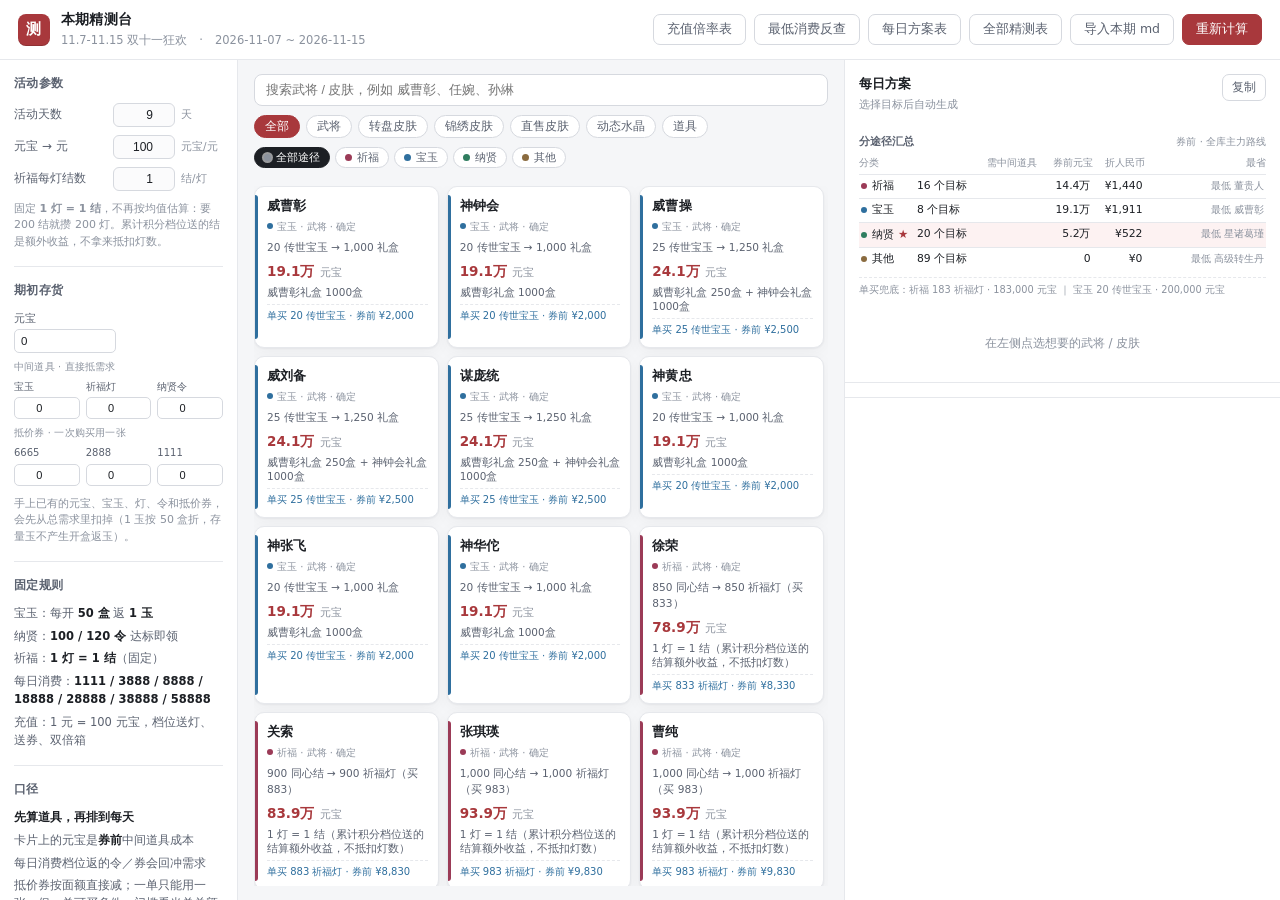
==== commit 695c79be: "fix: 抵价券按当单总额拆单、累计充值/消费档进方案、每日重置档解析 用户反馈「132 就能拿一个武将，为什么你能算出这么贵」。查到三处口径错误， 叠加起来把纳贤系目标的价格抬高了 2 倍多（星曹仁" ====
--- a/index.html
+++ b/index.html
@@ -89,7 +89,8 @@
           <li><b>先算道具，再排到每天</b></li>
           <li>卡片上的元宝是<b>券前</b>中间道具成本</li>
           <li>每日消费档位返的令／券会回冲需求</li>
-          <li>抵价券按面额直接减，一次只能用一张</li>
+          <li>抵价券按面额直接减；一单只能用一张，但一单可买多件，门槛看当单总额（会自动拆单凑门槛）</li>
+          <li>累计充值 / 累计消费档在达标后叠加发放，并回冲需求</li>
           <li>充值 1 元 = 100 元宝，双倍箱按 2 倍算</li>
           <li>概率直出不进方案，只列参考</li>
         </ul>
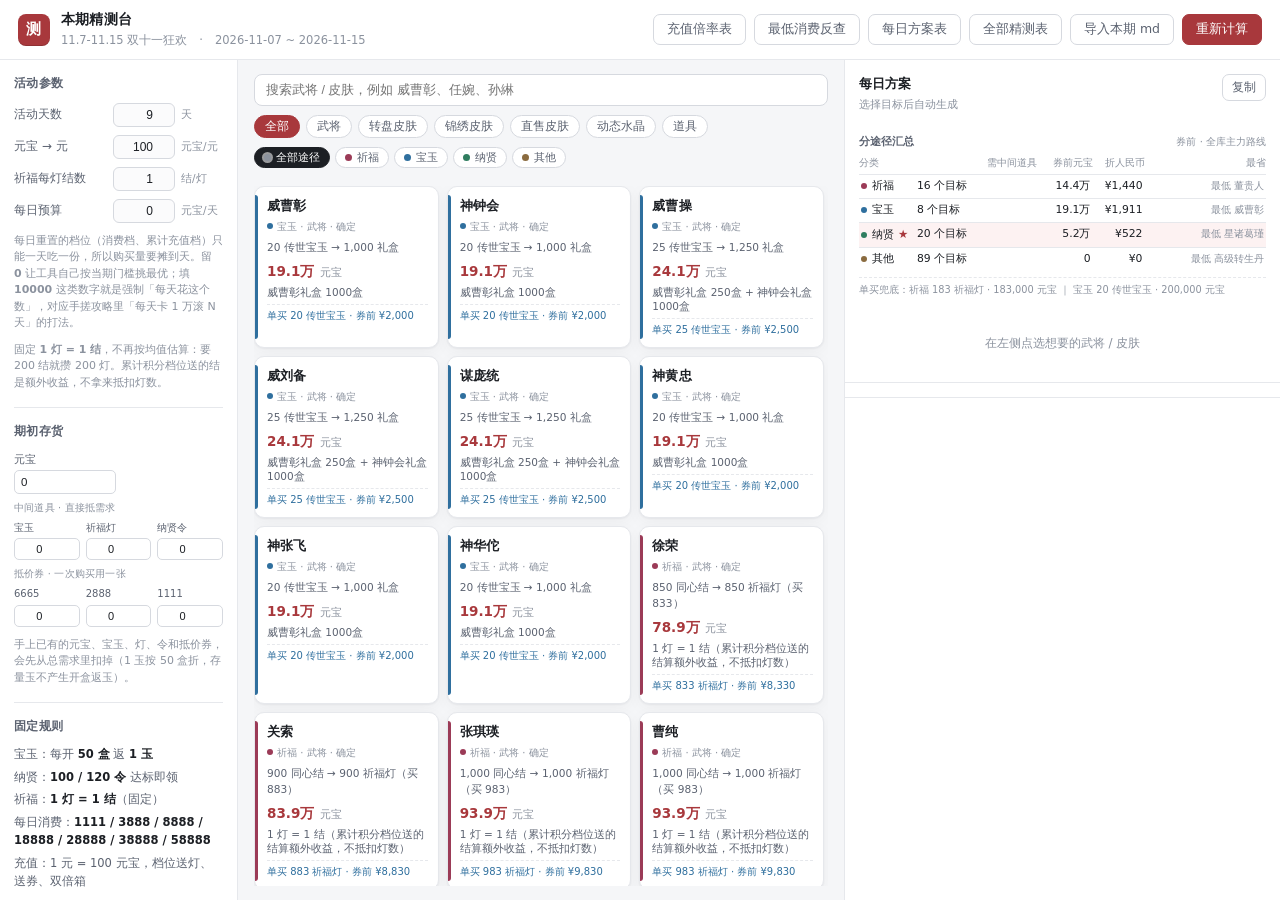
==== commit 549adc2b: "feat: 逐日预算 DP —— 按天卡档位，不再把货堆到最后一天 上一版结尾留了个「已知差距」：手搓攻略 ¥132 拿星曹仁，工具算 ¥346。 这一轮把差距拆开，发现是三条独立的链同时断着，不是单" ====
--- a/index.html
+++ b/index.html
@@ -49,6 +49,12 @@
           <input type="number" id="pKnot" value="1" readonly>
           <span class="unit">结/灯</span>
         </div>
+        <div class="field">
+          <label title="留 0 = 自动按当期档位门槛挑最优；填数字 = 强制按这个金额卡每天的消费">每日预算</label>
+          <input type="number" id="pBudget" min="0" step="1000" value="0">
+          <span class="unit">元宝/天</span>
+        </div>
+        <p class="hint">每日重置的档位（消费档、累计充值档）只能一天吃一份，所以购买量要摊到天。留 <b>0</b> 让工具自己按当期门槛挑最优；填 <b>10000</b> 这类数字就是强制「每天花这个数」，对应手搓攻略里「每天卡 1 万滚 N 天」的打法。</p>
         <p class="hint">固定 <b>1 灯 = 1 结</b>，不再按均值估算：要 200 结就攒 200 灯。累计积分档位送的结是额外收益，不拿来抵扣灯数。</p>
       </section>
 
